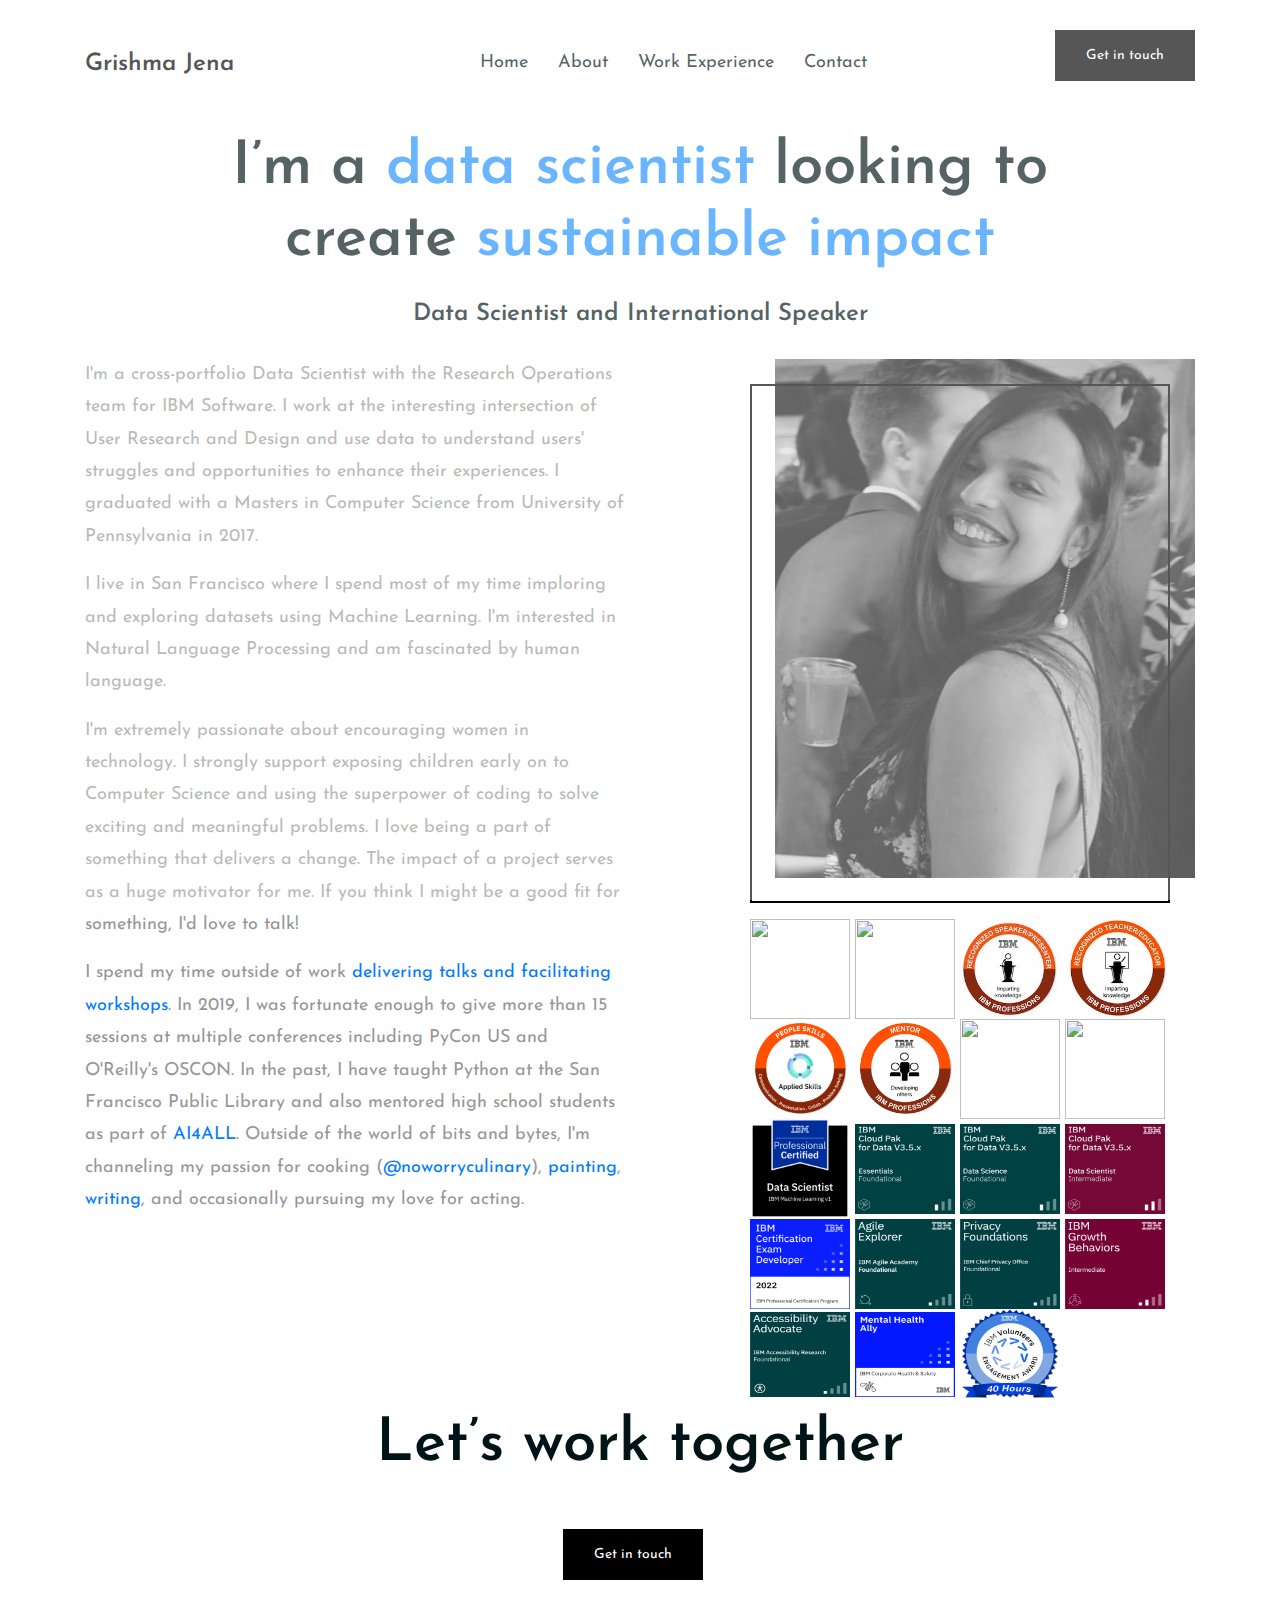
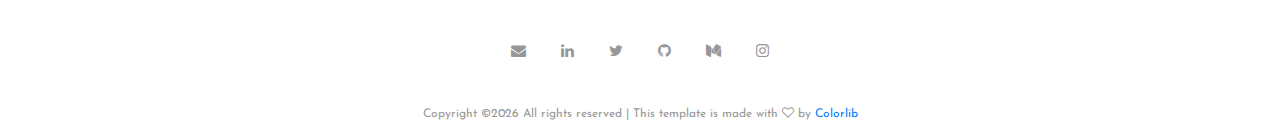
==== about.html @ 88e30da3 "Cleanup" ====
<!DOCTYPE html>
<html lang="en">
<head>
	<title>Grishma Jena</title>
	<meta charset="UTF-8">
	<meta name="description" content="Grishma Jena website">
	<meta name="keywords" content="portfolio, Grishma, Jena">
	<meta name="viewport" content="width=device-width, initial-scale=1.0">
	<!-- Favicon -->   
	<link href="img/favicon.ico" rel="shortcut icon"/>

	<!-- Google Fonts -->
	<link href="https://fonts.googleapis.com/css?family=Josefin+Sans:400,400i,600,600i,700" rel="stylesheet">

	<!-- Stylesheets -->
	<link rel="preload" href="css/bootstrap.min.css" as="style" onload="this.onload=null;this.rel='stylesheet'">
	<noscript><link rel="stylesheet" href="styles.css"></noscript>
	
	<!-- <link rel="stylesheet" href="css/bootstrap.min.css"/ async> -->
	<link rel="stylesheet" href="css/font-awesome.min.css"/>
	<link rel="stylesheet" href="css/style.css"/>


	<!--[if lt IE 9]>
	  <script src="https://oss.maxcdn.com/html5shiv/3.7.2/html5shiv.min.js"></script>
	  <script src="https://oss.maxcdn.com/respond/1.4.2/respond.min.js"></script>
	<![endif]-->

</head>

<!-- Google tag (gtag.js) -->
<script async src="https://www.googletagmanager.com/gtag/js?id=G-7QFYR55Q9G"></script>
<script>
	window.dataLayer = window.dataLayer || [];
	function gtag(){dataLayer.push(arguments);}
	gtag('js', new Date());

	gtag('config', 'G-7QFYR55Q9G');
</script>

<body>
	<!-- Page Preloder -->
	<div id="preloder">
		<div class="loader"></div>
	</div>
	
	<!-- header section start -->
	<header class="header-section">
		<div class="container">
			<div class="row">
				<div class="col-lg-4 col-md-3">
					<div class="logo">
						<h2 class="site-logo"><a href="index.html" style="color:black">Grishma Jena</a></h2>
					</div>
				</div>
				<div class="col-lg-8 col-md-9">
					<a href="contact.html" class="site-btn header-btn">Get in touch</a>
					<nav class="main-menu">
						<ul>
							<li><a href="index.html">Home</a></li>
							<li><a href="about.html">About</a></li>
							<li><a href="work.html">Work Experience</a></li>
							<li><a href="contact.html">Contact</a></li>
						</ul>
					</nav>
				</div>
			</div>
		</div>
		<div class="nav-switch">
			<i class="fa fa-bars"></i>
		</div>
	</header>
	<!-- header section end -->

	<!-- intro section start -->
	<section class="intro-section">
		<div class="container text-center">
			<div class="row">
				<div class="col-xl-10 offset-xl-1">
					<h2 class="section-title">I’m a <span>data scientist</span> looking to create <span> sustainable impact </span></h2>
					<br>
					<h4>Data Scientist and International Speaker</h4>
				</div>
			</div>
		</div> 
	</section>
	<!-- intro section end -->


	<!-- page section start -->
	<section class="page-section">
		<div class="container">
			<div class="row">
				<div class="col-lg-6">
					<p> I'm a cross-portfolio Data Scientist with the Research Operations team for IBM Software. 
					I work at the interesting intersection of User Research and Design and use data to understand users' struggles and opportunities to enhance their experiences. 
						I graduated with a Masters in Computer Science from University of Pennsylvania in 2017. </p>

					<p> I live in San Francisco where I spend most of my time imploring and exploring datasets using Machine Learning. I'm interested in Natural Language Processing and am fascinated by human language. </p>

					<p> I'm extremely passionate about encouraging women in technology. I strongly support exposing children early on to Computer Science and using the superpower of coding to solve exciting and meaningful problems. I love being a part of something that delivers a change. The impact of a project serves as a huge motivator for me. If you think I might be a good fit for something, I'd love to talk! </p>

					<p> I spend my time outside of work <a href="speaking.html"> delivering talks and facilitating workshops</a>. In 2019, I was fortunate enough to give more than 15 sessions at multiple conferences including PyCon US and O'Reilly's OSCON. In the past, I have taught Python at the San Francisco Public Library and also mentored high school students as part of <a href="http://ai-4-all.org/"> AI4ALL</a>. 
					Outside of the world of bits and bytes, I'm channeling my passion for cooking (<a href="https://www.instagram.com/noworryculinary/">@noworryculinary</a>), 
						<a href="art.html"> painting</a>, <a href="blog.html"> writing</a>, and occasionally pursuing my love for acting. </p>

					<div class="row mt-5">
						<!-- <div class="col-md-4">
							<div class="milestone">
								<h2>56<span>Clients</span></h2>
							</div>
						</div> -->
						<!-- <div class="col-md-4">
							<div class="milestone">
								<h2>112<span>Projects</span></h2>
							</div>
						</div>
						<div class="col-md-4">
							<div class="milestone">
								<h2>25<span>Collabs</span></h2>
							</div>
						</div> -->
					</div>
				</div>
				<div class="col-lg-5 offset-lg-1">
					<figure class="pic-frame">
						<img src="img/about.jpg" alt="">
					</figure>
					<a href="https://www.youracclaim.com/badges/66e32c92-0bc6-4cf5-8024-7f16094e5b07"> <img src="img/practitioner_badge.png" height="100"
					width="100"> </a>
					<a href="https://www.youracclaim.com/badges/67597e89-b122-4572-ab72-b1b1652f6526"> <img src="img/team_badge.png" height="100" width="100"> </a>
					<a href="https://www.youracclaim.com/badges/4df4c46d-b1ab-46eb-9af6-6f33045a85f2"> <img src="img/speaker_badge.jpeg" height="100" width="100"> </a>
					<a href="https://www.youracclaim.com/badges/2cde56a4-3a0e-4336-a37d-c5df737e3fca"> <img src="img/teacher_badge.jpg" height="100"
					width="105"> </a>

					<a href="https://www.youracclaim.com/badges/55849217-a797-4d77-894d-6b180f71b4b6"><img src="img/people_skills_badge.png" height="100"
					width="100"> </a>
					<a href="https://www.youracclaim.com/badges/e508a9ff-c6cc-42b3-970e-5cf40b4536fb"> <img src="img/mentor_badge.png" height="100"
					width="100"> </a>
					<a href="https://www.youracclaim.com/badges/5ee68e20-926f-4ff3-891a-06bee44bde04"> <img src="img/js_explorer_badge.png" height="100"
					width="100"> </a>
					<a href="https://www.youracclaim.com/badges/66e32c92-0bc6-4cf5-8024-7f16094e5b07"> <img src="img/js_practitioner_badge.png" height="100"
					width="100"> </a>

					<a href="https://www.credly.com/badges/e2c65144-30ce-4983-bfa3-5b96500c062c"> <img src="img/ds_ml_badge.png" height="100"
					width="100"> </a>
					<a href="https://www.credly.com/badges/65d59457-64a9-4802-bc50-c7ee401a5d89"> <img src="img/cpd_essentials_badge.png" height="90"
					width="100"> </a>
					<a href="https://www.credly.com/badges/0620d4fd-29d4-4b57-b69e-2d02b9204def"> <img src="img/cpd_ds_badge.png" height="90"
					width="100"> </a>
					<a href="https://www.credly.com/badges/0b0b9259-c02a-45dd-a741-8c00d565484e"> <img src="img/cpd_dst_badge.png" height="90"
					width="100"> </a>

					<a href="https://www.credly.com/badges/18270b84-f416-4022-aa77-0334089c9d2c"> <img src="img/exam_dev_badge.png" height="90"
					width="100"> </a>
					<a href="https://www.credly.com/badges/63f2f68f-6b06-4898-8de5-8a2f540405b8"> <img src="img/agile_badge.png" height="90"
					width="100"> </a>
					<a href="https://www.credly.com/badges/c7faccdd-c575-44e0-8c1d-be814c8181ac"> <img src="img/privacy_badge.png" height="90"
					width="100"> </a>
					<a href="https://www.credly.com/badges/67d9623d-6cec-4b8d-91dc-05fe17d30f57"> <img src="img/growth_badge.png" height="90"
					width="100"> </a>

					<a href="https://www.credly.com/badges/548713fb-4120-4034-8d13-6d7057a01dd8"> <img src="img/accessibility_badge.png" height="85"
					width="100"> </a>
					<a href="https://www.credly.com/badges/8b5af3d8-3a06-4bad-9bdb-1e7a0d70afe7"> <img src="img/mh_ally_badge.png" height="85"
					width="100"> </a>
					<a href="https://www.credly.com/badges/6db9a1fa-7cc0-4f5e-81cf-f385d4f711b1"> <img src="img/volunteer_badge.png" height="90"
					width="100"> </a>
					


				</div>
			</div>
		</div>

<!-- 		<center>
			<a href="https://www.youracclaim.com/badges/67597e89-b122-4572-ab72-b1b1652f6526"> <img src="img/team_badge.png"> </a>
			<a href="https://www.youracclaim.com/badges/66e32c92-0bc6-4cf5-8024-7f16094e5b07"> <img src="img/practitioner_badge.png"> </a>
			<a href="https://www.youracclaim.com/badges/0e076c86-7dae-4e92-897d-66128cfb68a8"> <img src="img/js_practitioner_badge.png"> </a>
			<a href="https://www.youracclaim.com/badges/5ee68e20-926f-4ff3-891a-06bee44bde04"> <img src="img/js_explorer_badge.png"> </a>
		</center>  -->

	</section>
	<!-- page section end -->

	<!-- footer section start -->
	<footer class="footer-section text-center">
		<div class="container">
			<h2 class="section-title mb-5">Let’s work together</h2>
			<a href="contact.html" class="site-btn">Get in touch</a>
			<div class="social-links">
				<a href="mailto:grishma.jena@gmail.com"><span class="fa fa-envelope"></span></a>
				<a href="https://www.linkedin.com/in/grishmajena/"><span class="fa fa-linkedin"></span></a>
				<a href="https://twitter.com/DebateLover"><span class="fa fa-twitter"></span></a>
				<a href="https://github.com/GJena"><span class="fa fa-github"></span></a>
				<a href="https://medium.com/@grishma.jena"><span class="fa fa-medium"></span></a>
				<a href="https://www.instagram.com/data_designtist/"><span class="fa fa-instagram"></span></a>
			</div>
			<div class="copyright"><!-- Link back to Colorlib can't be removed. Template is licensed under CC BY 3.0. -->
Copyright &copy;<script>document.write(new Date().getFullYear());</script> All rights reserved | This template is made with <i class="fa fa-heart-o" aria-hidden="true"></i> by <a href="https://colorlib.com" target="_blank">Colorlib</a>
<!-- Link back to Colorlib can't be removed. Template is licensed under CC BY 3.0. -->
</div>
		</div>
	</footer>
	<!-- footer section end -->


	<!--====== Javascripts & Jquery ======-->
	<script src="js/jquery-2.1.4.min.js"></script>
	<script src="js/bootstrap.min.js"></script>
	<script src="js/mixitup.min.js"></script>
	<script src="js/magnific-popup.min.js"></script>
	<script src="js/main.js"></script>
</body>
</html>
---- css/style.css ----
/* =================================
------------------------------------
  Riddle - Portfolio
  Version: 1.0
 ------------------------------------ 
 ====================================*/

/*----------------------------------------*/
/* Template default CSS
/*----------------------------------------*/

html,
body {
  height: 100%;
  font-family: 'Josefin Sans', sans-serif;
}

h1,
h2,
h3,
h4,
h5,
h6 {
  color: #001418;
  margin: 0;
  font-weight: 600;
  font-family: 'Josefin Sans', sans-serif;
}

p {
  font-size: 18px;
  color: #979797;
  line-height: 1.8;
}

img {
  max-width: 100%;
}

input:focus,
select:focus,
button:focus,
textarea:focus {
  outline: none;
}

a:hover,
a:focus {
  text-decoration: none;
  outline: none;
}

ul,
ol {
  padding: 0;
  margin: 0;
}

/*------------------------
  Helper css
--------------------------*/
.body-pad {
  padding: 0 40px;
}

.spad {
  padding: 100px 0;
}

.pt100 {
  padding-top: 100px;
}

.set-bg {
  background-repeat: no-repeat;
  background-size: cover;
}

.section-title {
  font-size: 60px;
}

.section-title span {
  color: #1E90FF;
}

/*------------------------
  Common Elements
--------------------------*/
.element {
  margin-bottom: 100px;
}

.element:last-child {
  margin-bottom: 0;
}

/*=== Preloder ===*/
#preloder {
  position: fixed;
  width: 100%;
  height: 100%;
  top: 0;
  left: 0;
  z-index: 999999;
  background: #fff;
}

.loader {
  width: 30px;
  height: 30px;
  border: 3px solid #000;
  position: absolute;
  top: 50%;
  left: 50%;
  margin-top: -13px;
  margin-left: -13px;
  border-radius: 60px;
  border-left-color: transparent;
  animation: loader 0.8s linear infinite;
  -webkit-animation: loader 0.8s linear infinite;
}

@keyframes loader {
  0% {
    -webkit-transform: rotate(0deg);
            transform: rotate(0deg);
  }
  50% {
    -webkit-transform: rotate(180deg);
            transform: rotate(180deg);
  }
  100% {
    -webkit-transform: rotate(360deg);
            transform: rotate(360deg);
  }
}

@-webkit-keyframes loader {
  0% {
    -webkit-transform: rotate(0deg);
  }
  50% {
    -webkit-transform: rotate(180deg);
  }
  100% {
    -webkit-transform: rotate(360deg);
  }
}

/*=== Buttons ===*/
.site-btn {
  display: inline-block;
  font-size: 14px;
  min-width: 140px;
  text-align: center;
  padding: 15px 10px;
  position: relative;
  color: #fff;
  border: none;
  background-color: #000;
  margin-right: 15px;
  z-index: 1;
}

.site-btn.btn-fade {
  background-color: #979797;
}

.site-btn.btn-line {
  background: none;
  border: 2px solid #000;
  color: #000;
  padding: 13px 10px;
}

.site-btn.btn-line:hover {
  color: #000;
}

.site-btn.btn-line-fade {
  background: none;
  border: 2px solid #979797;
  color: #979797;
  padding: 13px 10px;
}

.site-btn.btn-line-fade:hover {
  color: #979797;
}

.site-btn:hover {
  color: #fff;
}

/*===  Accordion  ===*/
.accordion-area .panel {
  margin-bottom: 30px;
}

.accordion-area .panel-header {
  background: #fff;
  color: #000;
  display: block;
  padding: 12px 50px;
  padding-left: 30px;
  font-size: 14px;
  font-weight: 600;
  position: relative;
  border: 2px solid #000;
  -webkit-transition: all 0.4s ease-out 0s;
  -o-transition: all 0.4s ease-out 0s;
  transition: all 0.4s ease-out 0s;
}

.accordion-area .panel-header.active {
  background: transparent;
  color: #000;
}

.accordion-area .panel-header.active .panel-link:after {
  content: "-";
  color: #000;
}

.accordion-area .panel-header.active .panel-link.collapsed:after {
  content: "+";
}

.accordion-area .panel-link {
  position: absolute;
  right: 0;
  top: 0;
  height: 100%;
  width: 50px;
  border: none;
  cursor: pointer;
  background: transparent;
}

.accordion-area .panel-body p {
  font-size: 14px;
  margin-bottom: 0;
  padding-top: 25px;
}

.accordion-area .panel-body {
  padding: 0 5px;
}

.accordion-area .panel-link:after {
  content: "+";
  position: absolute;
  left: 50%;
  font-size: 16px;
  font-weight: 700;
  top: 50%;
  color: #000;
  line-height: 16px;
  margin-top: -8px;
  margin-left: -4px;
}

/*===  Tab  ===*/
.tab-element .nav-tabs {
  border-bottom: none;
  margin-bottom: 35px;
}

.tab-element .nav-tabs .nav-link {
  border: 2px solid #000;
  background: #000;
  border-radius: 0;
  margin-right: 10px;
  font-size: 14px;
  font-weight: 500;
  color: #222;
  padding: 15px 40px;
  min-width: 118px;
  font-size: 16px;
  color: #fff;
  margin-bottom: 10px;
}

.tab-element .nav-tabs .nav-item:last-child .nav-link {
  margin-right: 0;
}

.tab-element .nav-tabs .nav-link.active {
  background: transparent;
  color: #000;
}

.tab-element .tab-pane h4 {
  font-size: 18px;
  margin: 25px 0 20px;
}

.tab-element .tab-pane p {
  font-size: 14px;
}

.circle-progress {
  text-align: center;
  position: relative;
}

.circle-progress canvas {
  -webkit-transform: rotate(90deg);
  -ms-transform: rotate(90deg);
  transform: rotate(90deg);
}

.circle-progress .progress-info {
  position: absolute;
  width: 100%;
  top: 30%;
}

.circle-progress .progress-info h2 {
  font-size: 36px;
}

.circle-progress .progress-info p {
  color: #979797;
  font-size: 16px;
  line-height: normal;
}

/*===  Icon Box  ===*/
.icon-box {
  display: -webkit-box;
  display: -ms-flexbox;
  display: flex;
}

.icon-box .icon h2 {
  font-size: 60px;
}

.icon-box .icon-box-content {
  padding-left: 25px;
  padding-top: 10px;
}

.icon-box .icon-box-content h3 {
  font-size: 24px;
  margin-bottom: 25px;
}

/*------------------------
    Header Section
--------------------------*/
.header-section {
  padding-top: 30px;
  padding-bottom: 20px;
  position: relative;
}

.site-logo {
  font-size: 24px;
  padding-top: 20px;
}

.main-menu ul {
  list-style: none;
}

.main-menu ul li {
  display: inline;
}

.main-menu ul li a {
  display: inline-block;
  font-size: 18px;
  color: #001418;
  margin-left: 15px;
  margin-right: 10px;
  padding: 20px 0 5px;
}

.header-btn {
  float: right;
  margin-right: 0;
}

.nav-switch {
  display: none;
}

/*------------------------
    Intro Section
--------------------------*/
.intro-section {
  padding: 30px 0;
}

/*------------------------
    Portfolio Section
--------------------------*/
.portfolio-section {
  overflow: hidden;
}

.portfolio-filter {
  list-style: none;
  padding-bottom: 100px;
}

.portfolio-filter li {
  font-size: 16px;
  display: inline-block;
  margin-right: 30px;
  padding-bottom: 10px;
  color: #979797;
  cursor: pointer;
}

.portfolio-filter li.mixitup-control-active {
  color: #001418;
}

.portfolios-area .gallery-block {
  padding: 0;
}

.gallery-block {
  position: relative;
}

.portfolio-item {
  display: block;
  width: 100%;
  height: 600px;
  background-position: center center;
  position: relative;
  margin-bottom: 30px;
}

.portfolio-item .pi-inner {
  position: absolute;
  width: 100%;
  height: 100%;
  left: 0;
  top: 0;
  background: transparent;
  -webkit-transition: all 0.4s ease 0s;
  -o-transition: all 0.4s ease 0s;
  transition: all 0.4s ease 0s;
}

.portfolio-item .pi-inner h2 {
  opacity: 0;
  font-size: 30px;
  font-weight: 400;
  position: absolute;
  left: 50px;
  bottom: 50px;
  color: #fff;
  letter-spacing: 10px;
  -webkit-transition: all 0.3s ease 0s;
  -o-transition: all 0.3s ease 0s;
  transition: all 0.3s ease 0s;
}

.portfolio-item:hover .pi-inner {
  background: rgba(0, 20, 24, 0.8);
}

.portfolio-item:hover .pi-inner h2 {
  opacity: 1;
  letter-spacing: 0;
}

.portfolio-meta {
  padding-bottom: 45px;
}

.portfolio-meta h2 {
  font-size: 24px;
}

.portfolio-meta p {
  font-size: 14px;
  color: #a6a6a6;
  margin-bottom: 0;
}

.portfolio-intro {
  display: block;
}

.img-popup-warp .mfp-content {
  opacity: 0;
  -webkit-transform: scale(0.8);
  -ms-transform: scale(0.8);
  transform: scale(0.8);
  -webkit-transition: all 0.4s;
  -o-transition: all 0.4s;
  transition: all 0.4s;
}

.img-popup-warp.mfp-ready .mfp-content {
  opacity: 1;
  -webkit-transform: scale(1);
  -ms-transform: scale(1);
  transform: scale(1);
}

/*------------------------
    Footer Section
--------------------------*/
.footer-section {
  padding: 10px 0;
}

.footer-section .copyright {
  font-size: 12px;
  color: #979797;
}

.social-links {
  margin-top: 60px;
  margin-bottom: 40px;
}

.social-links a {
  color: #979797;
  font-size: 15px;
  margin-right: 30px;
}

.social-links a:last-child {
  margin-right: 0;
}

.contact-social-links {
  margin-top: 10px;
  margin-bottom: 10px;
}

.contact-social-links a {
  color: #000;
  font-size: 50px;
  margin-right: 30px;
}

.contact-social-links a:last-child {
  margin-right: 0;
}

/*------------------------
    About Page
--------------------------*/
.pic-frame {
  position: relative;
  padding-left: 25px;
  padding-bottom: 25px;
  display: inline-block;
}

.pic-frame:after {
  position: absolute;
  content: "";
  width: calc(100% - 25px);
  height: calc(100% - 25px);
  bottom: 0;
  left: 0;
  border: 2px solid #000;
  z-index: 1;
}

.milestone {
  margin-top: 15px;
}

.milestone h2 {
  font-size: 60px;
}

.milestone h2 span {
  font-size: 18px;
  color: #979797;
}

/*------------------------
    Blog Page
--------------------------*/
.blog-item {
  margin-bottom: 70px;
}

.blog-item .read-more {
  color: #000;
  position: relative;
  display: inline-block;
  padding-bottom: 5px;
  line-height: 18px;
  font-size: 18px;
}

.blog-item .read-more:after {
  position: absolute;
  content: '';
  width: 100%;
  height: 2px;
  bottom: 0;
  left: 0;
  background: #000;
}

.thumb {
  margin-bottom: 30px;
}

.blog-content h2 {
  font-size: 24px;
  margin-bottom: 15px;
}

.blog-content .blog-meta {
  font-size: 13px;
  color: #979797;
  margin-bottom: 30px;
}

.blog-content p {
  margin-bottom: 30px;
}

/*------------------------
    Contact Page
--------------------------*/
.contect-tect {
  text-align: center;
  margin-bottom: 70px;
}

.contect-tect h2 {
  font-size: 24px;
  margin-bottom: 30px;
}

.contect-tect p {
  font-size: 17px;
}

.contact-form {
  display: block;
  width: 100%;
}

.contact-form input {
  padding-left: 25px;
  height: 60px;
  width: 100%;
  border: none;
  border-bottom: 2px solid #000;
  margin-bottom: 30px;
  font-size: 12px;
}

.contact-form textarea {
  padding-left: 25px;
  height: 200px;
  width: 100%;
  border: none;
  border-bottom: 2px solid #000;
  margin-bottom: 30px;
  font-size: 12px;
}

.contact-form ::-webkit-input-placeholder {
  font-style: italic;
}

.contact-form :-ms-input-placeholder {
  font-style: italic;
}

.contact-form ::-ms-input-placeholder {
  font-style: italic;
}

.contact-form ::placeholder {
  font-style: italic;
}

/* ===========================
  Responsive
==============================*/
@media only screen and (max-width: 1448px) {
  .home-2.container {
    width: auto;
  }
}

/* Medium screen : 992px. */
@media only screen and (min-width: 992px) and (max-width: 1199px) {
  .portfolio-item {
    height: 450px;
  }
}

/* Tablet :768px. */
@media only screen and (min-width: 768px) and (max-width: 991px) {
  .body-pad {
    padding: 0 30px;
  }
  .portfolio-item {
    height: 350px;
  }
}

/* Large Mobile :480px. */
@media only screen and (max-width: 767px) {
  .body-pad {
    padding: 0 15px;
  }
  .main-menu {
    position: absolute;
    background: #efefef;
    width: 100%;
    z-index: 999;
    left: 0;
    top: 30px;
    padding-top: 15px;
    display: none;
  }
  .main-menu ul li a {
    padding: 10px 15px;
    border-bottom: 1px solid #ddd;
    display: block;
  }
  .main-menu ul li {
    display: block;
  }
  .main-menu ul li:last-child a {
    border-bottom: none;
  }
  .home-2 {
    text-align: left;
  }
  .home-2 .main-menu {
    top: 99px;
  }
  .nav-switch {
    position: absolute;
    right: 25px;
    font-size: 30px;
    color: #333;
    top: 35px;
    display: block;
  }
  .header-btn {
    display: none;
  }
  .section-title {
    font-size: 45px;
  }
  .portfolio-filter {
    text-align: center;
  }
}

/* small Mobile :320px. */
@media only screen and (max-width: 479px) {
  .section-title {
    font-size: 30px;
  }
}
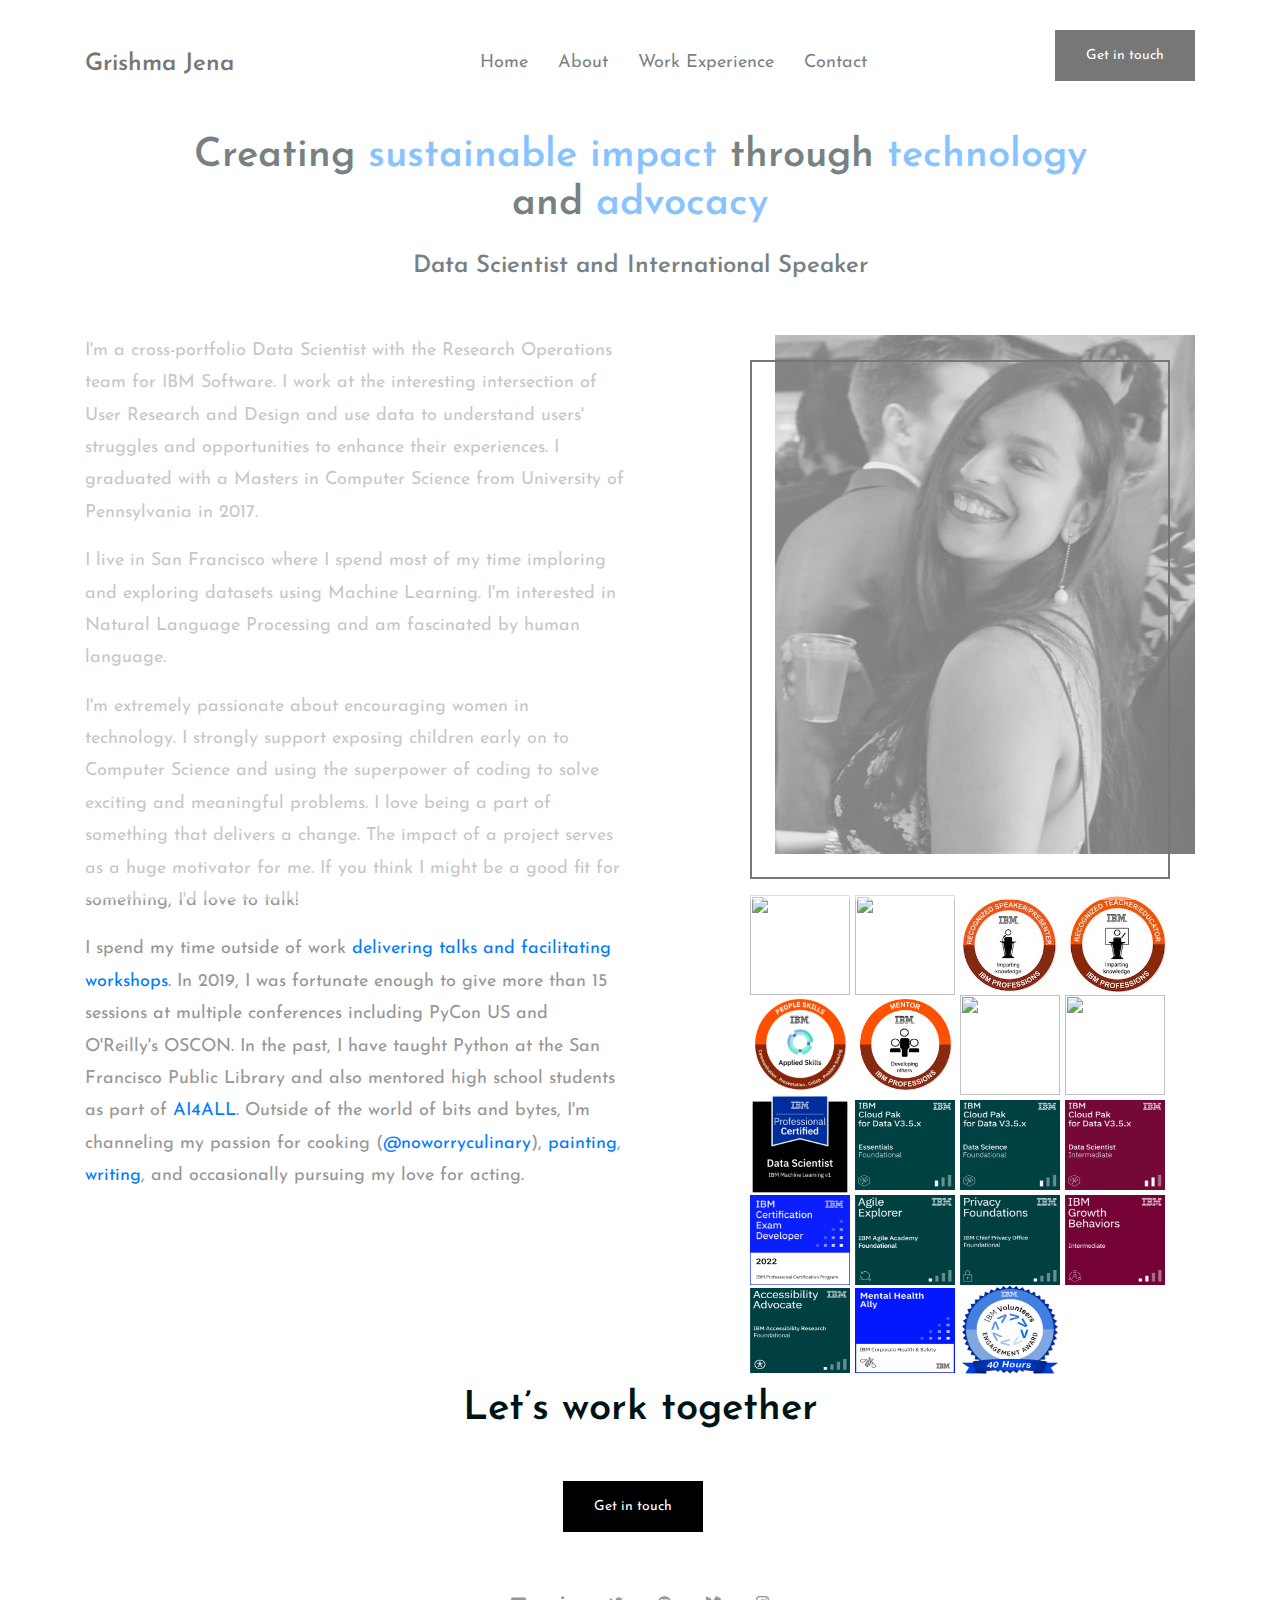
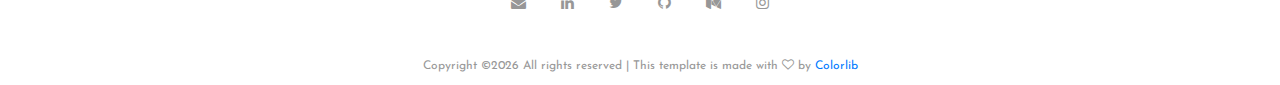
==== commit b7bbf629: "Update section title" ====
--- a/about.html
+++ b/about.html
@@ -77,12 +77,13 @@
 		<div class="container text-center">
 			<div class="row">
 				<div class="col-xl-10 offset-xl-1">
-					<h2 class="section-title">I’m a <span>data scientist</span> looking to create <span> sustainable impact </span></h2>
+					<h2 class="section-title"> Creating <span> sustainable impact </span> through <span> technology</span> and <span> advocacy </span></h2>
 					<br>
-					<h4>Data Scientist and International Speaker</h4>
-				</div>
-			</div>
-		</div> 
+					<h4> Data Scientist and International Speaker </h4>
+					<br>
+				</div>
+			</div>
+		</div>
 	</section>
 	<!-- intro section end -->
 
--- a/css/style.css
+++ b/css/style.css
@@ -77,7 +77,7 @@
 }
 
 .section-title {
-  font-size: 60px;
+  font-size: 40px;
 }
 
 .section-title span {
@@ -756,7 +756,7 @@
     display: none;
   }
   .section-title {
-    font-size: 45px;
+    font-size: 35px;
   }
   .portfolio-filter {
     text-align: center;
@@ -766,6 +766,6 @@
 /* small Mobile :320px. */
 @media only screen and (max-width: 479px) {
   .section-title {
-    font-size: 30px;
+    font-size: 3=20px;
   }
 }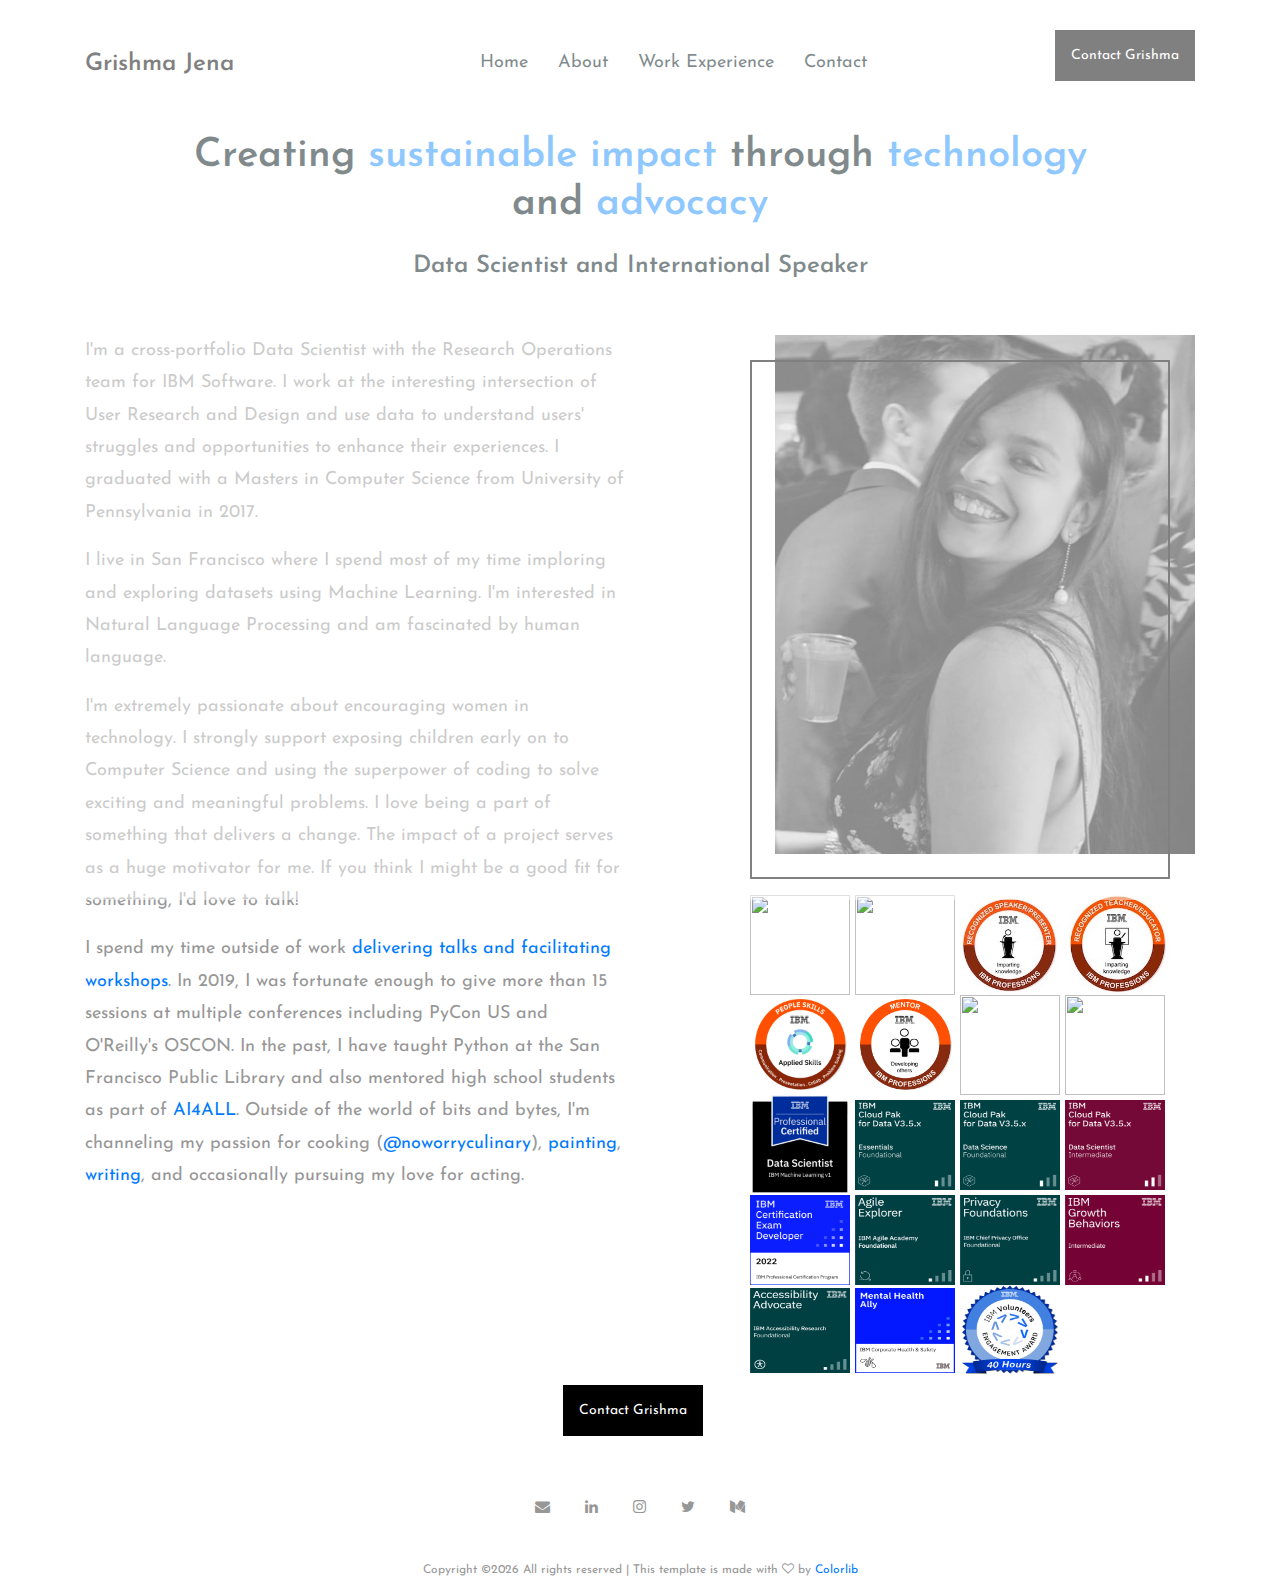
==== commit a95172e6: "Update contact links" ====
--- a/about.html
+++ b/about.html
@@ -54,7 +54,7 @@
 					</div>
 				</div>
 				<div class="col-lg-8 col-md-9">
-					<a href="contact.html" class="site-btn header-btn">Get in touch</a>
+					<a href="contact.html" class="site-btn header-btn"> Contact Grishma </a>
 					<nav class="main-menu">
 						<ul>
 							<li><a href="index.html">Home</a></li>
@@ -187,15 +187,13 @@
 	<!-- footer section start -->
 	<footer class="footer-section text-center">
 		<div class="container">
-			<h2 class="section-title mb-5">Let’s work together</h2>
-			<a href="contact.html" class="site-btn">Get in touch</a>
+			<a href="contact.html" class="site-btn"> Contact Grishma </a>
 			<div class="social-links">
 				<a href="mailto:grishma.jena@gmail.com"><span class="fa fa-envelope"></span></a>
 				<a href="https://www.linkedin.com/in/grishmajena/"><span class="fa fa-linkedin"></span></a>
+				<a href="https://www.instagram.com/data_designtist/"><span class="fa fa-instagram"></span></a>
 				<a href="https://twitter.com/DebateLover"><span class="fa fa-twitter"></span></a>
-				<a href="https://github.com/GJena"><span class="fa fa-github"></span></a>
 				<a href="https://medium.com/@grishma.jena"><span class="fa fa-medium"></span></a>
-				<a href="https://www.instagram.com/data_designtist/"><span class="fa fa-instagram"></span></a>
 			</div>
 			<div class="copyright"><!-- Link back to Colorlib can't be removed. Template is licensed under CC BY 3.0. -->
 Copyright &copy;<script>document.write(new Date().getFullYear());</script> All rights reserved | This template is made with <i class="fa fa-heart-o" aria-hidden="true"></i> by <a href="https://colorlib.com" target="_blank">Colorlib</a>
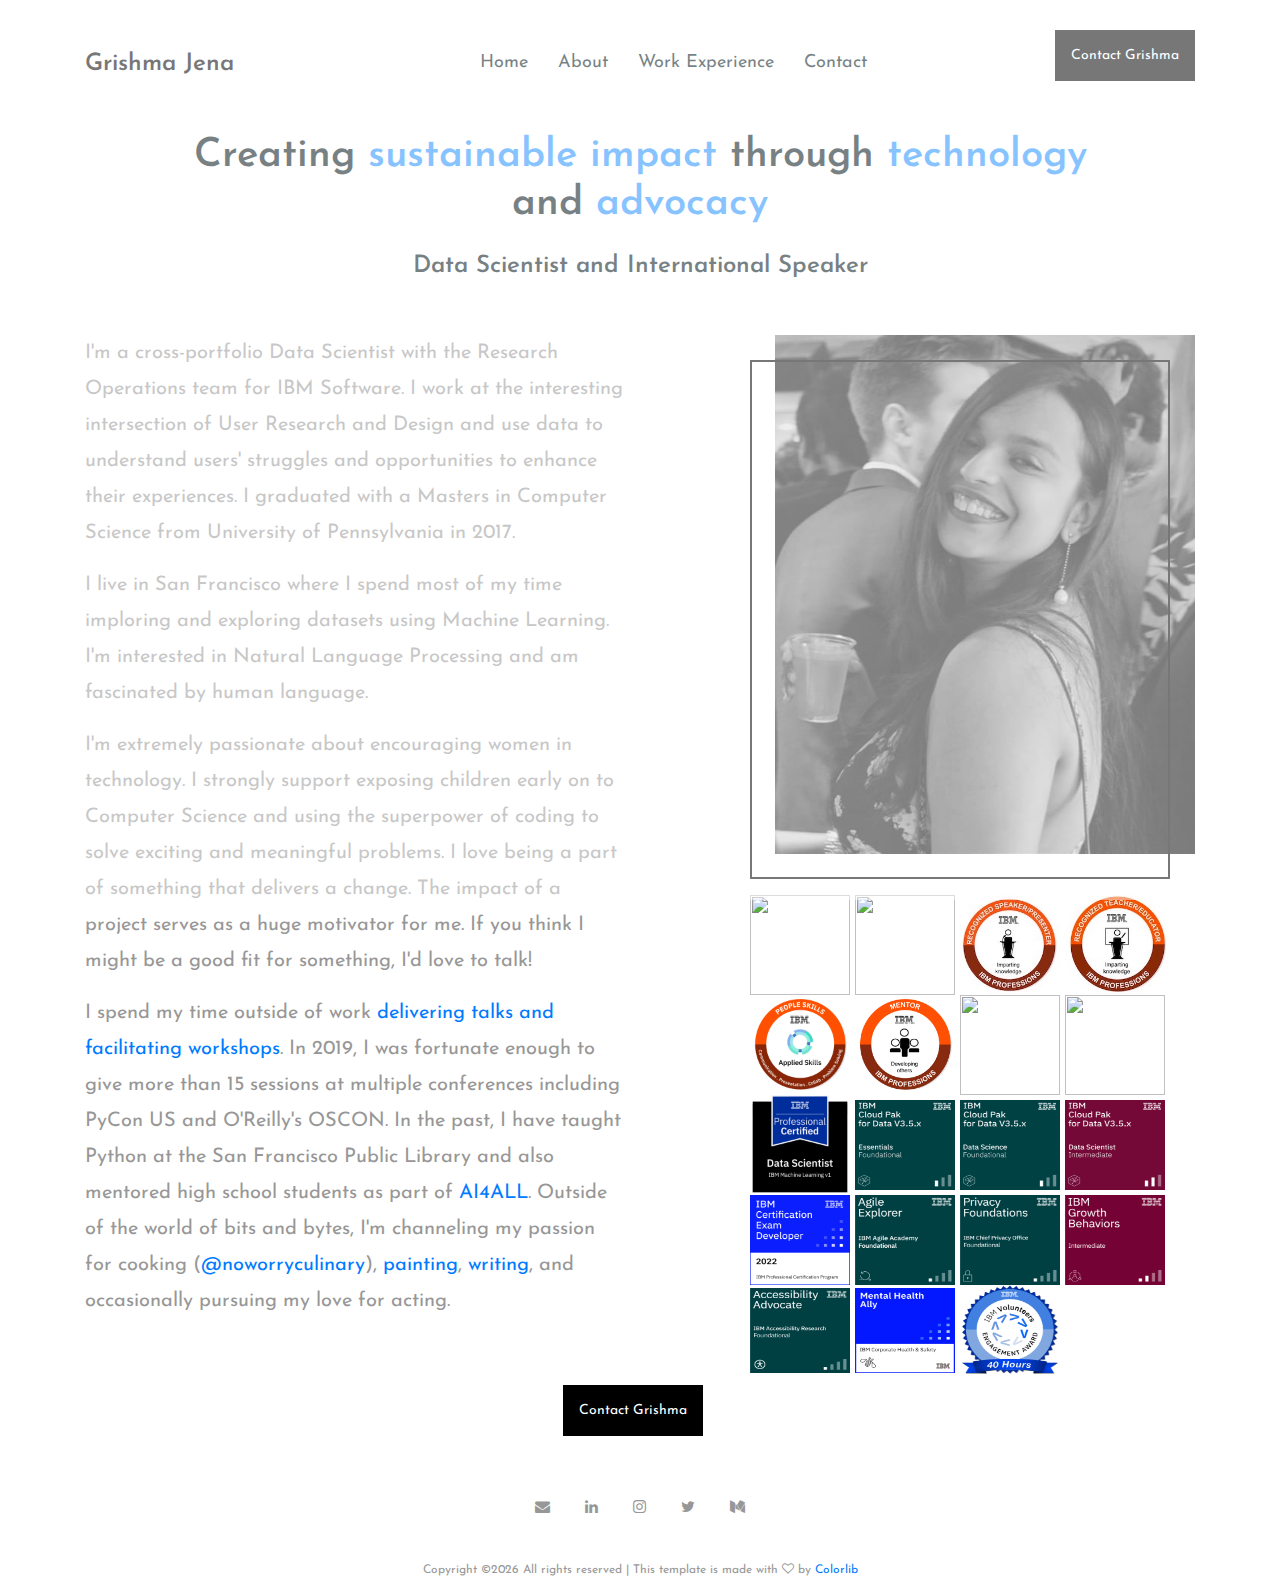
==== commit 3b45c110: "Update metadata" ====
--- a/about.html
+++ b/about.html
@@ -4,7 +4,8 @@
 	<title>Grishma Jena</title>
 	<meta charset="UTF-8">
 	<meta name="description" content="Grishma Jena website">
-	<meta name="keywords" content="portfolio, Grishma, Jena">
+	<meta name="keywords" content="portfolio, grishma, jena, speaker, machine learning, conferences,
+				       natural language processing, NLP, data science, data scientist, advocacy, USA, San Francisco">
 	<meta name="viewport" content="width=device-width, initial-scale=1.0">
 	<!-- Favicon -->   
 	<link href="img/favicon.ico" rel="shortcut icon"/>
--- a/css/style.css
+++ b/css/style.css
@@ -28,7 +28,7 @@
 }
 
 p {
-  font-size: 18px;
+  font-size: 20px;
   color: #979797;
   line-height: 1.8;
 }
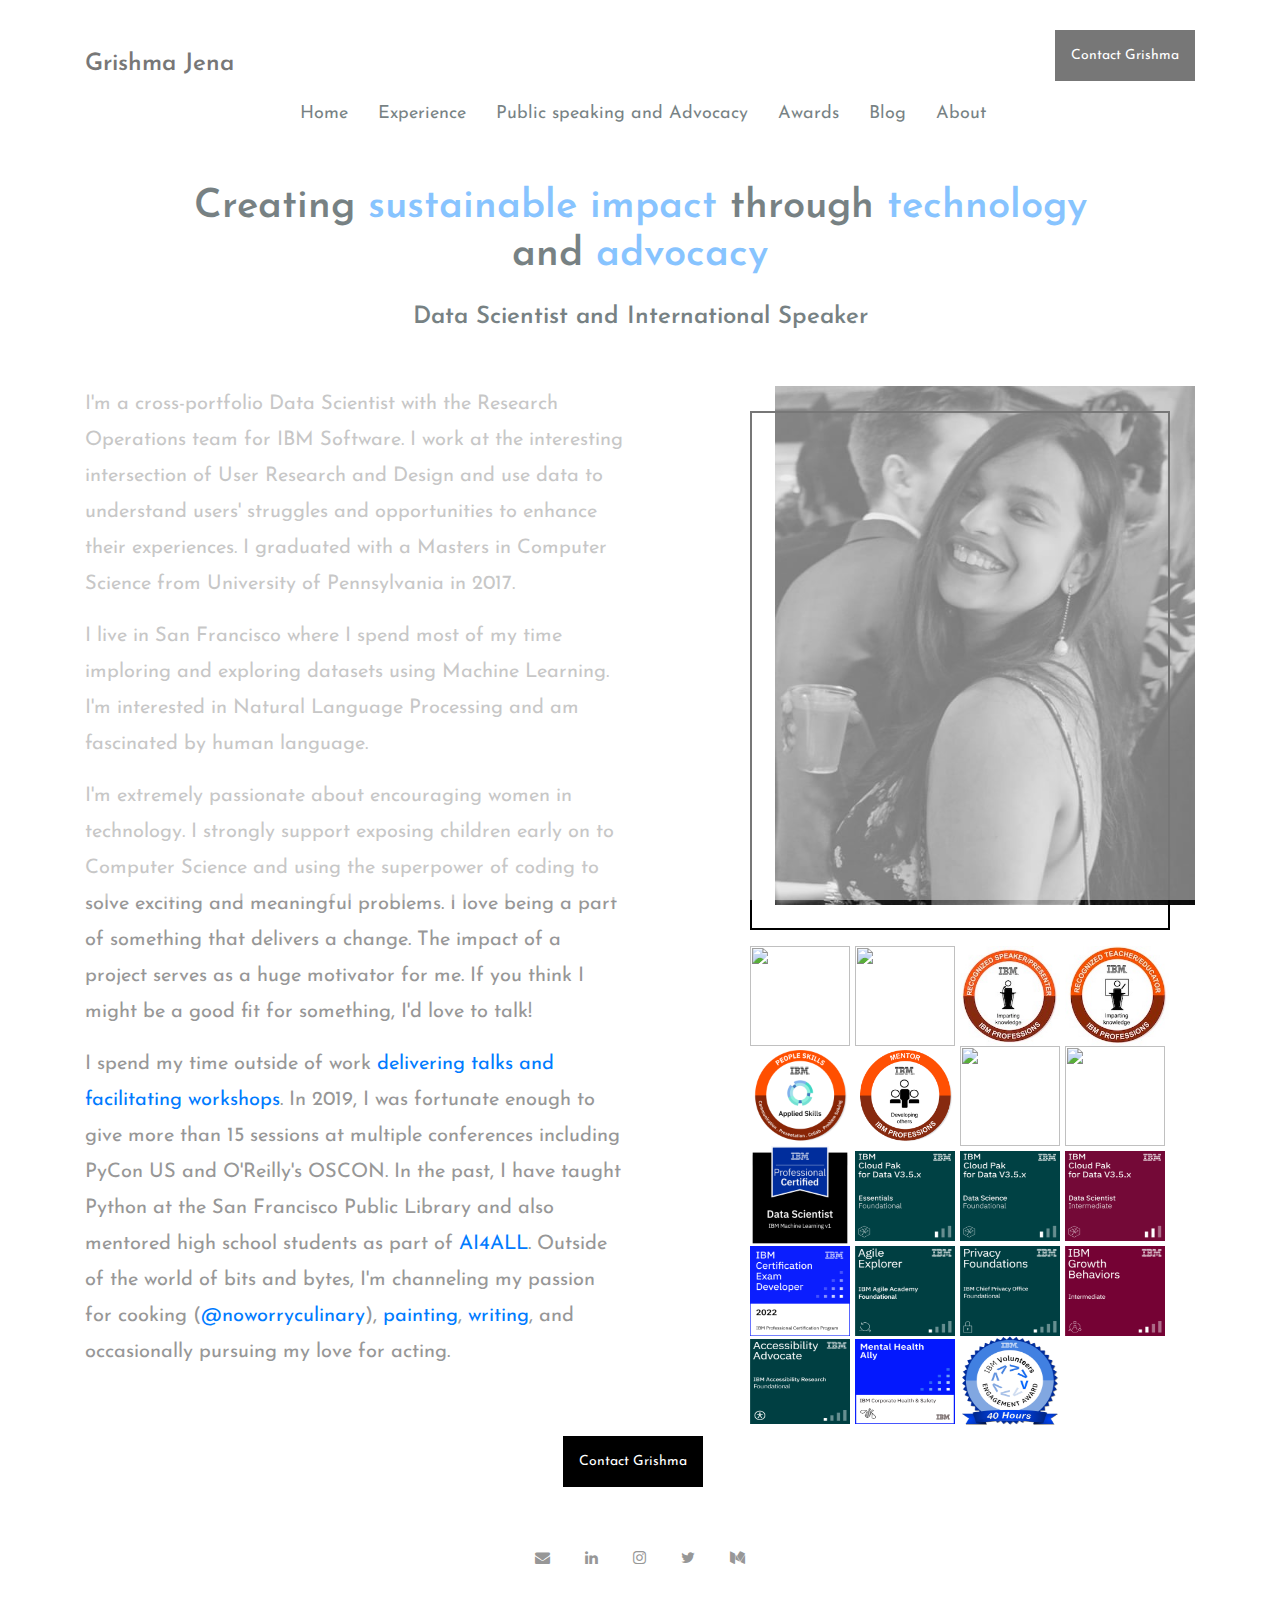
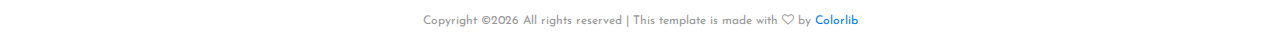
==== commit 64262333: "Update navigation" ====
--- a/about.html
+++ b/about.html
@@ -49,23 +49,27 @@
 	<header class="header-section">
 		<div class="container">
 			<div class="row">
-				<div class="col-lg-4 col-md-3">
+				<div class="col-lg-4">
 					<div class="logo">
 						<h2 class="site-logo"><a href="index.html" style="color:black">Grishma Jena</a></h2>
 					</div>
 				</div>
-				<div class="col-lg-8 col-md-9">
+				<div class="col-lg-8">
 					<a href="contact.html" class="site-btn header-btn"> Contact Grishma </a>
-					<nav class="main-menu">
-						<ul>
-							<li><a href="index.html">Home</a></li>
-							<li><a href="about.html">About</a></li>
-							<li><a href="work.html">Work Experience</a></li>
-							<li><a href="contact.html">Contact</a></li>
-						</ul>
-					</nav>
-				</div>
-			</div>
+				</div>
+			</div>
+			<nav class="main-menu">
+				<div class="topnav-centered">
+					<ul style="text-align: center">
+						<li><a href="index.html">Home</a></li>
+						<li><a href="work.html"> Experience</a></li>
+						<li><a href="speaking.html">Public speaking and Advocacy</a></li>
+						<li><a href="awards.html">Awards</a></li>
+						<li><a href="blog.html">Blog</a></li>
+						<li><a href="about.html">About</a></li>
+					</ul>
+			    </div>
+			</nav>
 		</div>
 		<div class="nav-switch">
 			<i class="fa fa-bars"></i>
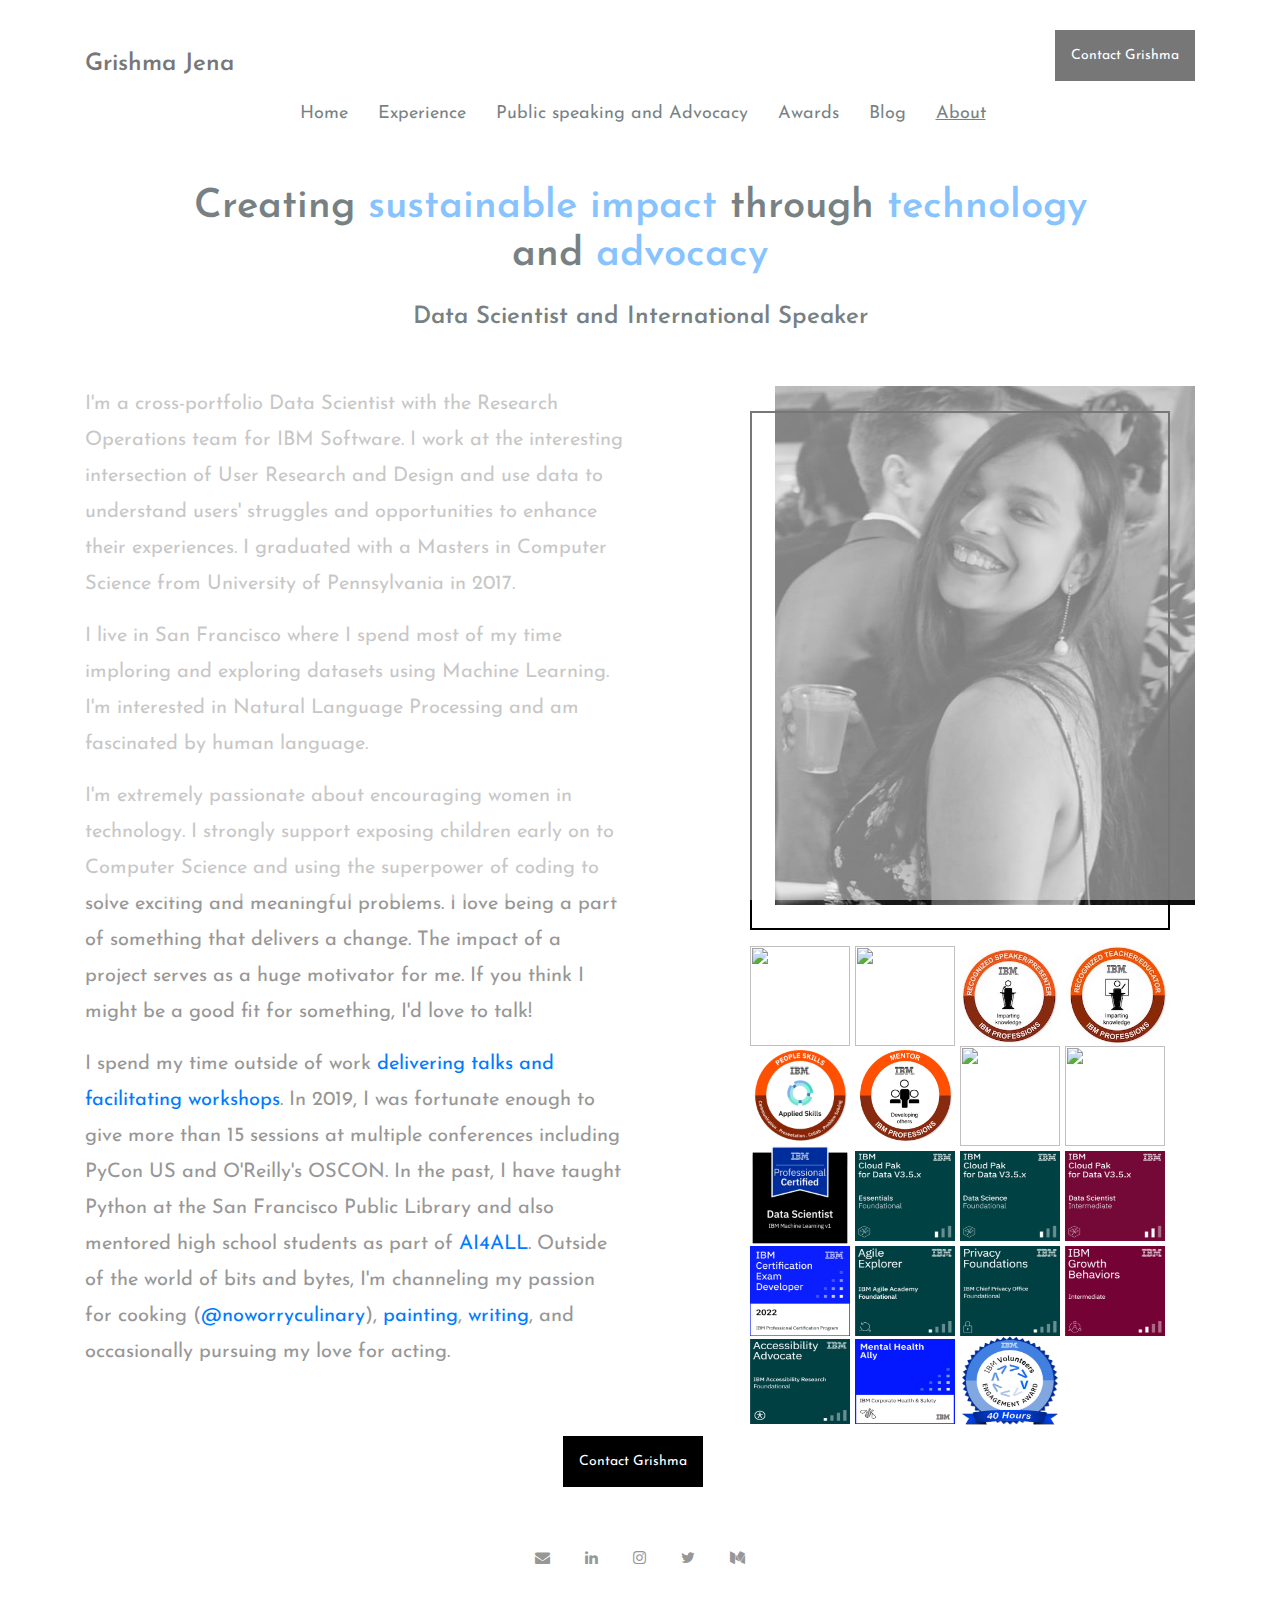
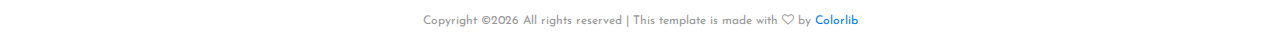
==== commit ab18a4aa: "Update formatting" ====
--- a/about.html
+++ b/about.html
@@ -66,7 +66,7 @@
 						<li><a href="speaking.html">Public speaking and Advocacy</a></li>
 						<li><a href="awards.html">Awards</a></li>
 						<li><a href="blog.html">Blog</a></li>
-						<li><a href="about.html">About</a></li>
+						<li><a href="about.html"><u>About</u></a></li>
 					</ul>
 			    </div>
 			</nav>
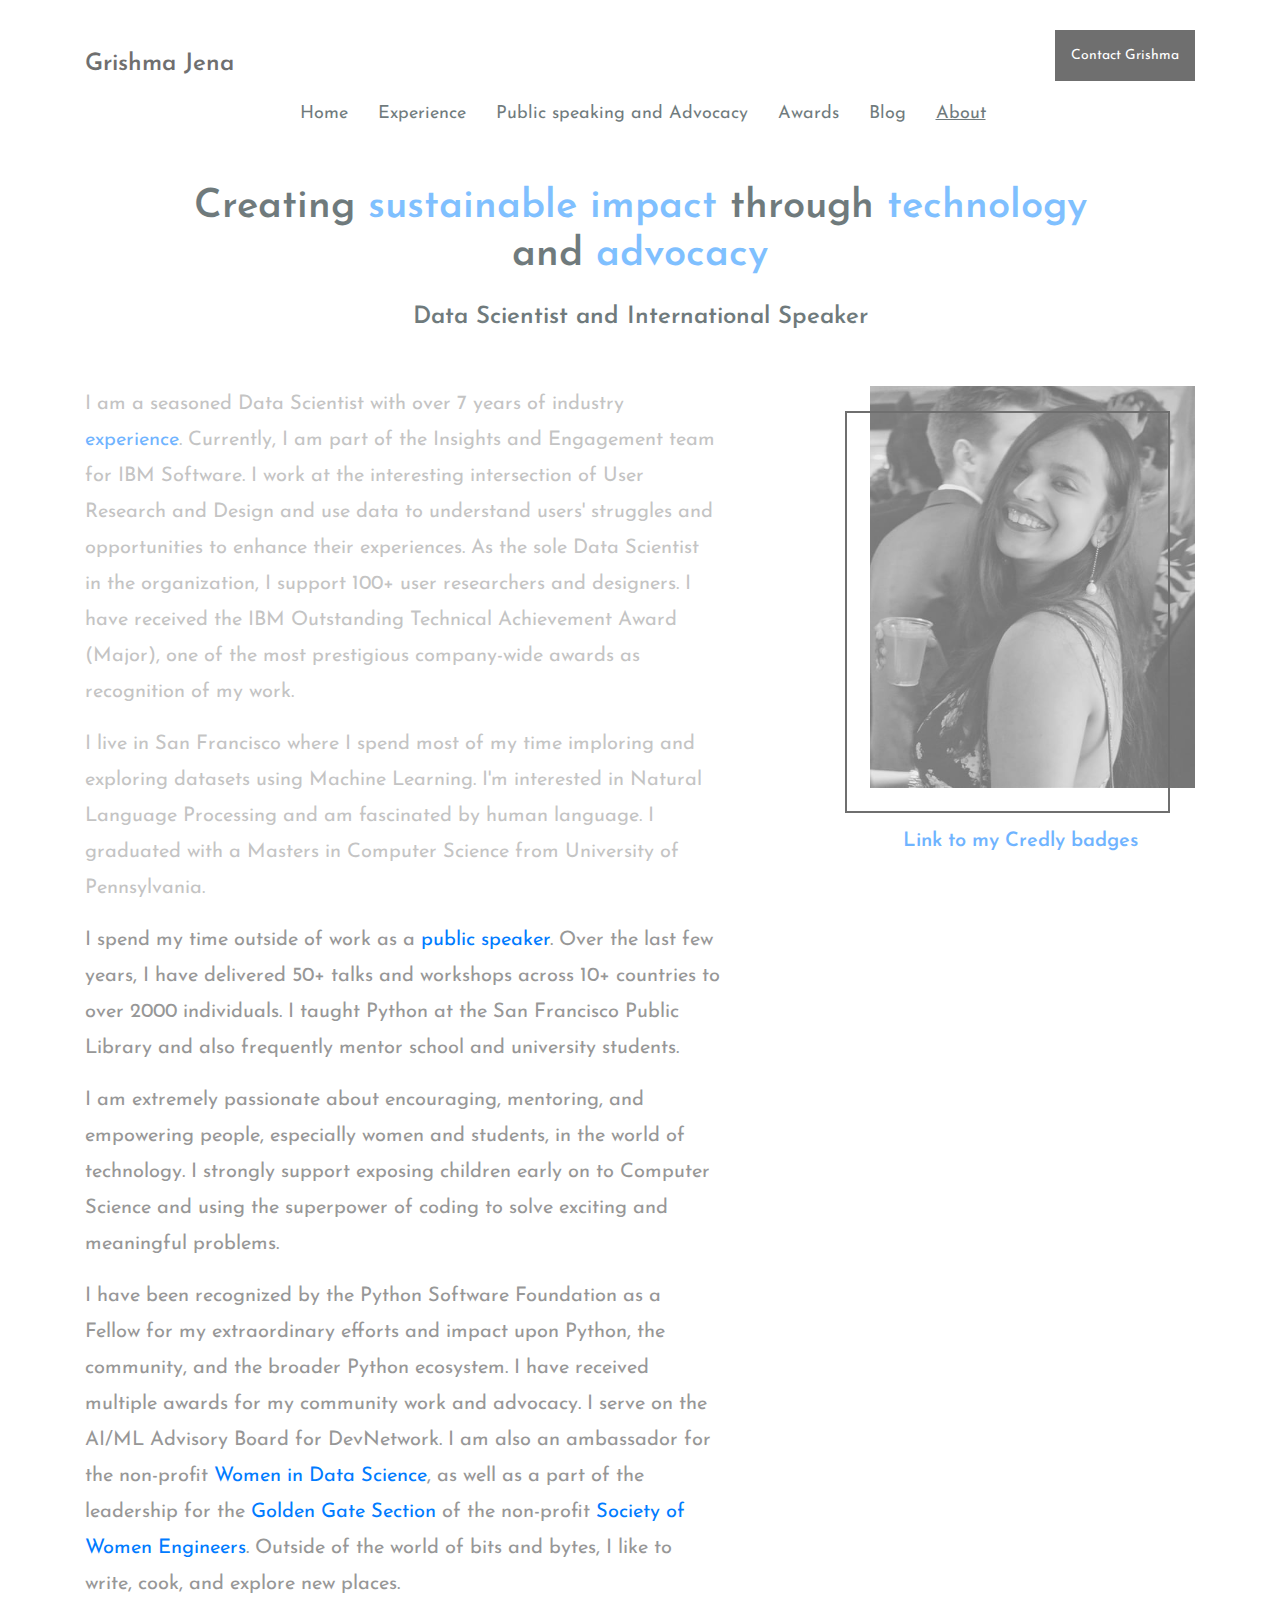
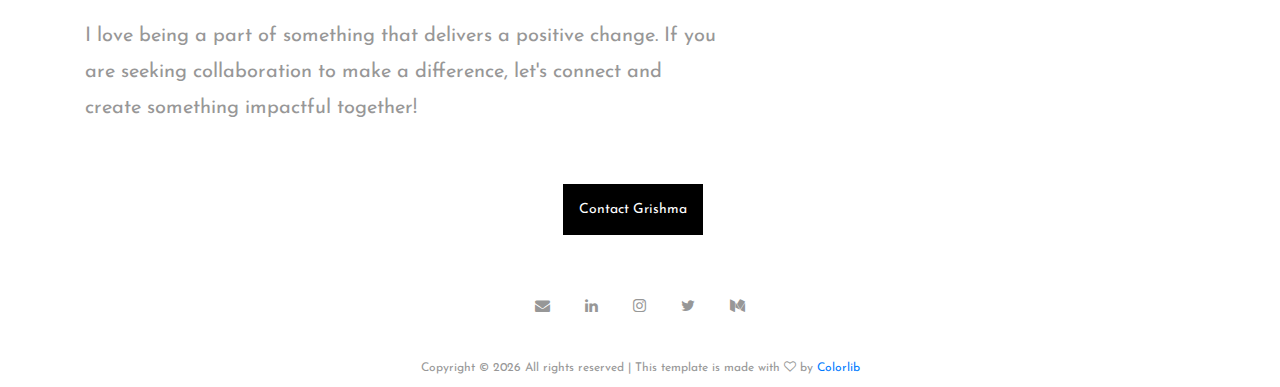
==== commit 9175be5d: "Update content for about" ====
--- a/about.html
+++ b/about.html
@@ -1,5 +1,6 @@
 <!DOCTYPE html>
 <html lang="en">
+
 <head>
 	<title>Grishma Jena</title>
 	<meta charset="UTF-8">
@@ -7,19 +8,21 @@
 	<meta name="keywords" content="portfolio, grishma, jena, speaker, machine learning, conferences,
 				       natural language processing, NLP, data science, data scientist, advocacy, USA, San Francisco">
 	<meta name="viewport" content="width=device-width, initial-scale=1.0">
-	<!-- Favicon -->   
-	<link href="img/favicon.ico" rel="shortcut icon"/>
+	<!-- Favicon -->
+	<link href="img/favicon.ico" rel="shortcut icon" />
 
 	<!-- Google Fonts -->
 	<link href="https://fonts.googleapis.com/css?family=Josefin+Sans:400,400i,600,600i,700" rel="stylesheet">
 
 	<!-- Stylesheets -->
 	<link rel="preload" href="css/bootstrap.min.css" as="style" onload="this.onload=null;this.rel='stylesheet'">
-	<noscript><link rel="stylesheet" href="styles.css"></noscript>
-	
+	<noscript>
+		<link rel="stylesheet" href="styles.css">
+	</noscript>
+
 	<!-- <link rel="stylesheet" href="css/bootstrap.min.css"/ async> -->
-	<link rel="stylesheet" href="css/font-awesome.min.css"/>
-	<link rel="stylesheet" href="css/style.css"/>
+	<link rel="stylesheet" href="css/font-awesome.min.css" />
+	<link rel="stylesheet" href="css/style.css" />
 
 
 	<!--[if lt IE 9]>
@@ -33,7 +36,7 @@
 <script async src="https://www.googletagmanager.com/gtag/js?id=G-7QFYR55Q9G"></script>
 <script>
 	window.dataLayer = window.dataLayer || [];
-	function gtag(){dataLayer.push(arguments);}
+	function gtag() { dataLayer.push(arguments); }
 	gtag('js', new Date());
 
 	gtag('config', 'G-7QFYR55Q9G');
@@ -44,7 +47,7 @@
 	<div id="preloder">
 		<div class="loader"></div>
 	</div>
-	
+
 	<!-- header section start -->
 	<header class="header-section">
 		<div class="container">
@@ -68,7 +71,7 @@
 						<li><a href="blog.html">Blog</a></li>
 						<li><a href="about.html"><u>About</u></a></li>
 					</ul>
-			    </div>
+				</div>
 			</nav>
 		</div>
 		<div class="nav-switch">
@@ -82,7 +85,8 @@
 		<div class="container text-center">
 			<div class="row">
 				<div class="col-xl-10 offset-xl-1">
-					<h2 class="section-title"> Creating <span> sustainable impact </span> through <span> technology</span> and <span> advocacy </span></h2>
+					<h2 class="section-title"> Creating <span> sustainable impact </span> through <span>
+							technology</span> and <span> advocacy </span></h2>
 					<br>
 					<h4> Data Scientist and International Speaker </h4>
 					<br>
@@ -97,18 +101,43 @@
 	<section class="page-section">
 		<div class="container">
 			<div class="row">
-				<div class="col-lg-6">
-					<p> I'm a cross-portfolio Data Scientist with the Research Operations team for IBM Software. 
-					I work at the interesting intersection of User Research and Design and use data to understand users' struggles and opportunities to enhance their experiences. 
-						I graduated with a Masters in Computer Science from University of Pennsylvania in 2017. </p>
-
-					<p> I live in San Francisco where I spend most of my time imploring and exploring datasets using Machine Learning. I'm interested in Natural Language Processing and am fascinated by human language. </p>
-
-					<p> I'm extremely passionate about encouraging women in technology. I strongly support exposing children early on to Computer Science and using the superpower of coding to solve exciting and meaningful problems. I love being a part of something that delivers a change. The impact of a project serves as a huge motivator for me. If you think I might be a good fit for something, I'd love to talk! </p>
-
-					<p> I spend my time outside of work <a href="speaking.html"> delivering talks and facilitating workshops</a>. In 2019, I was fortunate enough to give more than 15 sessions at multiple conferences including PyCon US and O'Reilly's OSCON. In the past, I have taught Python at the San Francisco Public Library and also mentored high school students as part of <a href="http://ai-4-all.org/"> AI4ALL</a>. 
-					Outside of the world of bits and bytes, I'm channeling my passion for cooking (<a href="https://www.instagram.com/noworryculinary/">@noworryculinary</a>), 
-						<a href="art.html"> painting</a>, <a href="blog.html"> writing</a>, and occasionally pursuing my love for acting. </p>
+				<div class="col-lg-7">
+					<p> I am a seasoned Data Scientist with over 7 years of industry <a href="work.html">experience</a>.
+						Currently, I am part of the Insights and Engagement team for IBM Software. I work at the
+						interesting intersection of User Research and Design and use data to
+						understand users' struggles and opportunities to enhance their experiences. As the sole Data
+						Scientist in the organization, I support 100+ user researchers and designers. I have received
+						the IBM Outstanding Technical Achievement Award (Major), one of the most prestigious
+						company-wide
+						awards as recognition of my work.</p>
+
+					<p> I live in San Francisco where I spend most of my time imploring and exploring datasets using
+						Machine Learning. I'm interested in Natural Language Processing and am fascinated by human
+						language. I graduated with a Masters in Computer Science from University of Pennsylvania. </p>
+
+					<p> I spend my time outside of work as a <a href="speaking.html"> public speaker</a>. Over the last few
+						years, I have delivered 50+ talks and workshops across 10+
+						countries to over 2000 individuals. I taught Python at the San Francisco Public Library and
+						also frequently mentor school and university students.</p>
+
+					<p> I am extremely passionate about encouraging, mentoring, and empowering people, especially women
+						and students, in the world of technology. I strongly support exposing children early on to
+						Computer Science and using the superpower of coding to solve exciting and
+						meaningful problems.
+
+					<p> I have been recognized by the Python Software Foundation as a Fellow for my
+						extraordinary efforts and impact upon Python, the community, and
+						the broader Python ecosystem. I have received multiple awards for my community work and
+						advocacy. I serve on the AI/ML Advisory Board for
+						DevNetwork. I am also an ambassador for the non-profit <a href="https://www.widsworldwide.org/about/"> Women in Data Science</a>, as well as a part
+						of the leadership for the <a href="https://ggs.swe.org/"> Golden Gate Section </a> of the non-profit <a href="https://swe.org/about-swe/"> Society of Women Engineers</a>.
+						Outside of the world of bits and bytes, I like to write, cook, and explore
+						new places. </p>
+
+					<p> I love being a part of something that delivers a positive change. If you are seeking
+						collaboration to make a difference, let's connect and create something
+						impactful together! </p>
+
 
 					<div class="row mt-5">
 						<!-- <div class="col-md-4">
@@ -128,58 +157,21 @@
 						</div> -->
 					</div>
 				</div>
-				<div class="col-lg-5 offset-lg-1">
+				<div class="col-lg-4 offset-lg-1">
 					<figure class="pic-frame">
 						<img src="img/about.jpg" alt="">
 					</figure>
-					<a href="https://www.youracclaim.com/badges/66e32c92-0bc6-4cf5-8024-7f16094e5b07"> <img src="img/practitioner_badge.png" height="100"
-					width="100"> </a>
-					<a href="https://www.youracclaim.com/badges/67597e89-b122-4572-ab72-b1b1652f6526"> <img src="img/team_badge.png" height="100" width="100"> </a>
-					<a href="https://www.youracclaim.com/badges/4df4c46d-b1ab-46eb-9af6-6f33045a85f2"> <img src="img/speaker_badge.jpeg" height="100" width="100"> </a>
-					<a href="https://www.youracclaim.com/badges/2cde56a4-3a0e-4336-a37d-c5df737e3fca"> <img src="img/teacher_badge.jpg" height="100"
-					width="105"> </a>
-
-					<a href="https://www.youracclaim.com/badges/55849217-a797-4d77-894d-6b180f71b4b6"><img src="img/people_skills_badge.png" height="100"
-					width="100"> </a>
-					<a href="https://www.youracclaim.com/badges/e508a9ff-c6cc-42b3-970e-5cf40b4536fb"> <img src="img/mentor_badge.png" height="100"
-					width="100"> </a>
-					<a href="https://www.youracclaim.com/badges/5ee68e20-926f-4ff3-891a-06bee44bde04"> <img src="img/js_explorer_badge.png" height="100"
-					width="100"> </a>
-					<a href="https://www.youracclaim.com/badges/66e32c92-0bc6-4cf5-8024-7f16094e5b07"> <img src="img/js_practitioner_badge.png" height="100"
-					width="100"> </a>
-
-					<a href="https://www.credly.com/badges/e2c65144-30ce-4983-bfa3-5b96500c062c"> <img src="img/ds_ml_badge.png" height="100"
-					width="100"> </a>
-					<a href="https://www.credly.com/badges/65d59457-64a9-4802-bc50-c7ee401a5d89"> <img src="img/cpd_essentials_badge.png" height="90"
-					width="100"> </a>
-					<a href="https://www.credly.com/badges/0620d4fd-29d4-4b57-b69e-2d02b9204def"> <img src="img/cpd_ds_badge.png" height="90"
-					width="100"> </a>
-					<a href="https://www.credly.com/badges/0b0b9259-c02a-45dd-a741-8c00d565484e"> <img src="img/cpd_dst_badge.png" height="90"
-					width="100"> </a>
-
-					<a href="https://www.credly.com/badges/18270b84-f416-4022-aa77-0334089c9d2c"> <img src="img/exam_dev_badge.png" height="90"
-					width="100"> </a>
-					<a href="https://www.credly.com/badges/63f2f68f-6b06-4898-8de5-8a2f540405b8"> <img src="img/agile_badge.png" height="90"
-					width="100"> </a>
-					<a href="https://www.credly.com/badges/c7faccdd-c575-44e0-8c1d-be814c8181ac"> <img src="img/privacy_badge.png" height="90"
-					width="100"> </a>
-					<a href="https://www.credly.com/badges/67d9623d-6cec-4b8d-91dc-05fe17d30f57"> <img src="img/growth_badge.png" height="90"
-					width="100"> </a>
-
-					<a href="https://www.credly.com/badges/548713fb-4120-4034-8d13-6d7057a01dd8"> <img src="img/accessibility_badge.png" height="85"
-					width="100"> </a>
-					<a href="https://www.credly.com/badges/8b5af3d8-3a06-4bad-9bdb-1e7a0d70afe7"> <img src="img/mh_ally_badge.png" height="85"
-					width="100"> </a>
-					<a href="https://www.credly.com/badges/6db9a1fa-7cc0-4f5e-81cf-f385d4f711b1"> <img src="img/volunteer_badge.png" height="90"
-					width="100"> </a>
-					
-
-
-				</div>
-			</div>
-		</div>
-
-<!-- 		<center>
+
+					<h5 align="center"> <a
+							href="https://www.credly.com/users/grishma-jena/badges?sort=most_popular&page=1">Link to my
+							Credly badges</a></h5>
+
+
+				</div>
+			</div>
+		</div>
+
+		<!-- 		<center>
 			<a href="https://www.youracclaim.com/badges/67597e89-b122-4572-ab72-b1b1652f6526"> <img src="img/team_badge.png"> </a>
 			<a href="https://www.youracclaim.com/badges/66e32c92-0bc6-4cf5-8024-7f16094e5b07"> <img src="img/practitioner_badge.png"> </a>
 			<a href="https://www.youracclaim.com/badges/0e076c86-7dae-4e92-897d-66128cfb68a8"> <img src="img/js_practitioner_badge.png"> </a>
@@ -200,10 +192,14 @@
 				<a href="https://twitter.com/DebateLover"><span class="fa fa-twitter"></span></a>
 				<a href="https://medium.com/@grishma.jena"><span class="fa fa-medium"></span></a>
 			</div>
-			<div class="copyright"><!-- Link back to Colorlib can't be removed. Template is licensed under CC BY 3.0. -->
-Copyright &copy;<script>document.write(new Date().getFullYear());</script> All rights reserved | This template is made with <i class="fa fa-heart-o" aria-hidden="true"></i> by <a href="https://colorlib.com" target="_blank">Colorlib</a>
-<!-- Link back to Colorlib can't be removed. Template is licensed under CC BY 3.0. -->
-</div>
+			<div class="copyright">
+				<!-- Link back to Colorlib can't be removed. Template is licensed under CC BY 3.0. -->
+				Copyright &copy;
+				<script>document.write(new Date().getFullYear());</script> All rights reserved | This template is made
+				with <i class="fa fa-heart-o" aria-hidden="true"></i> by <a href="https://colorlib.com"
+					target="_blank">Colorlib</a>
+				<!-- Link back to Colorlib can't be removed. Template is licensed under CC BY 3.0. -->
+			</div>
 		</div>
 	</footer>
 	<!-- footer section end -->
@@ -216,4 +212,5 @@
 	<script src="js/magnific-popup.min.js"></script>
 	<script src="js/main.js"></script>
 </body>
+
 </html>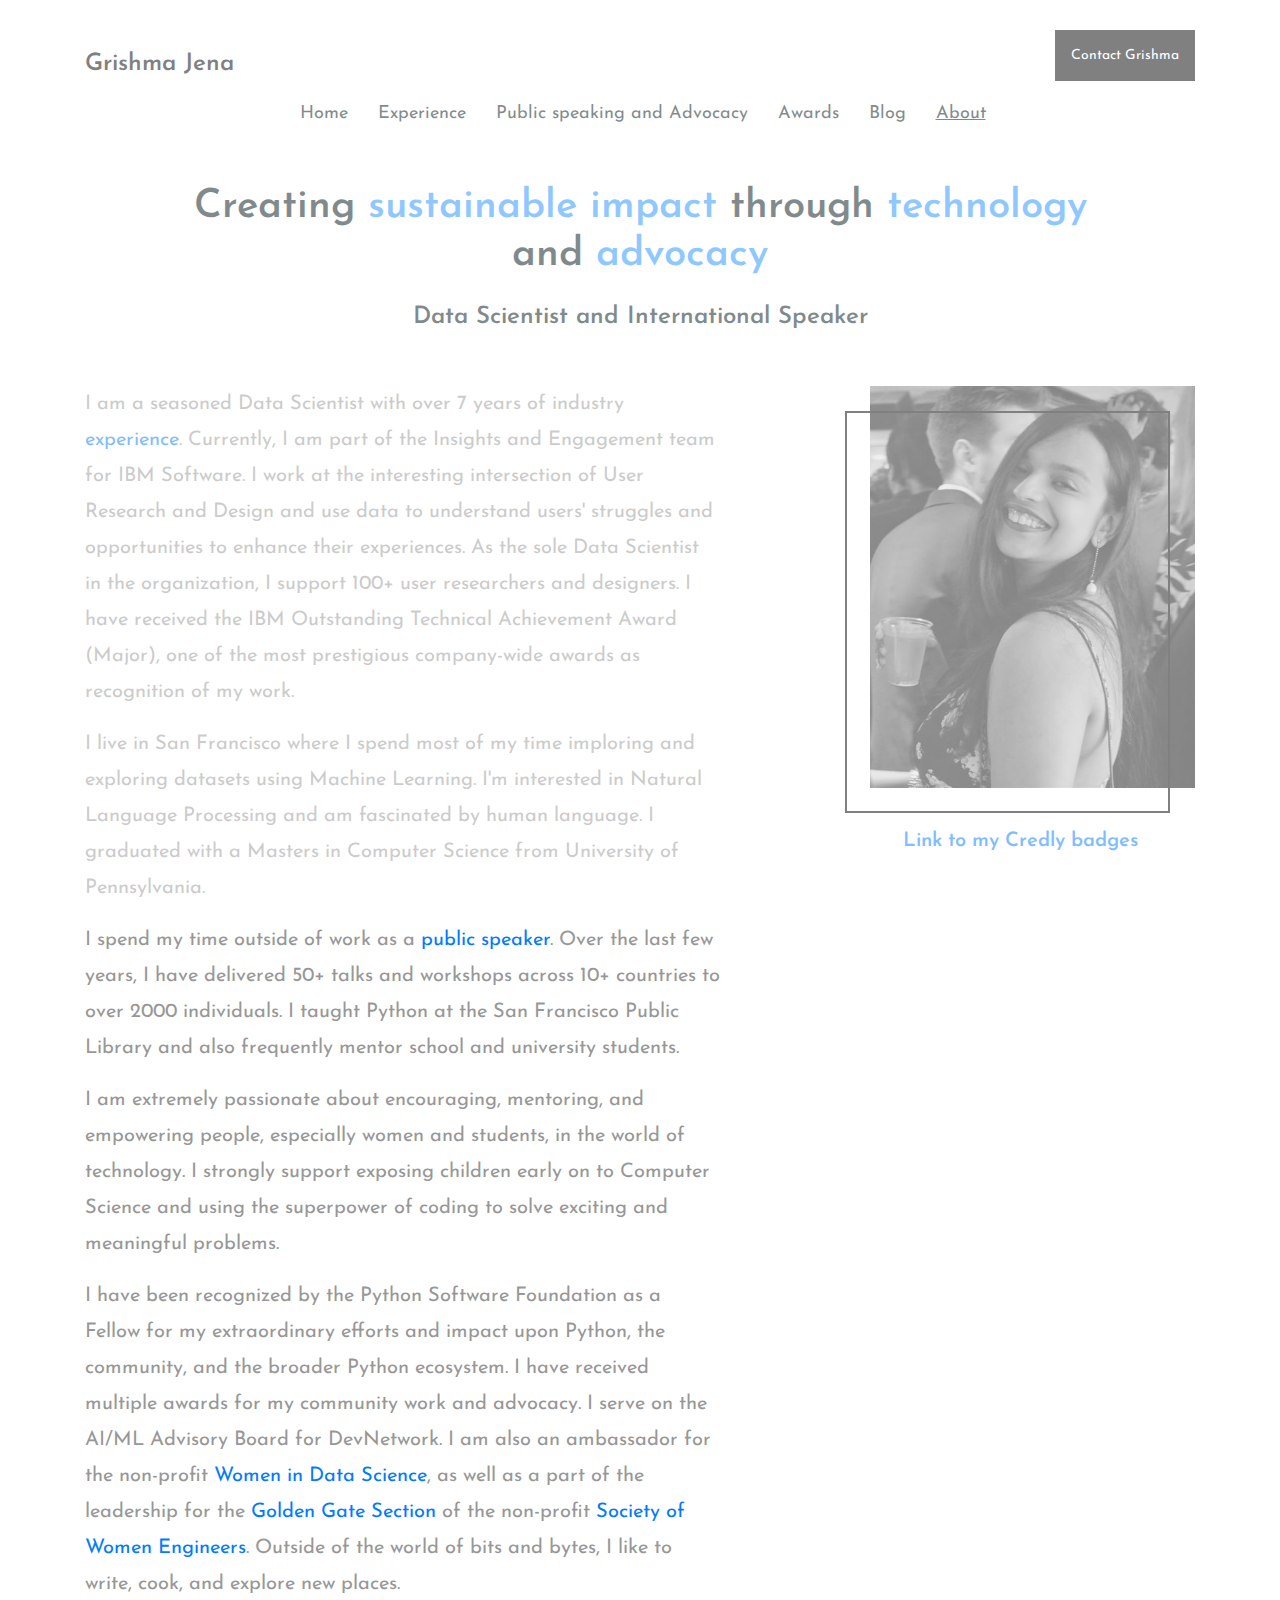
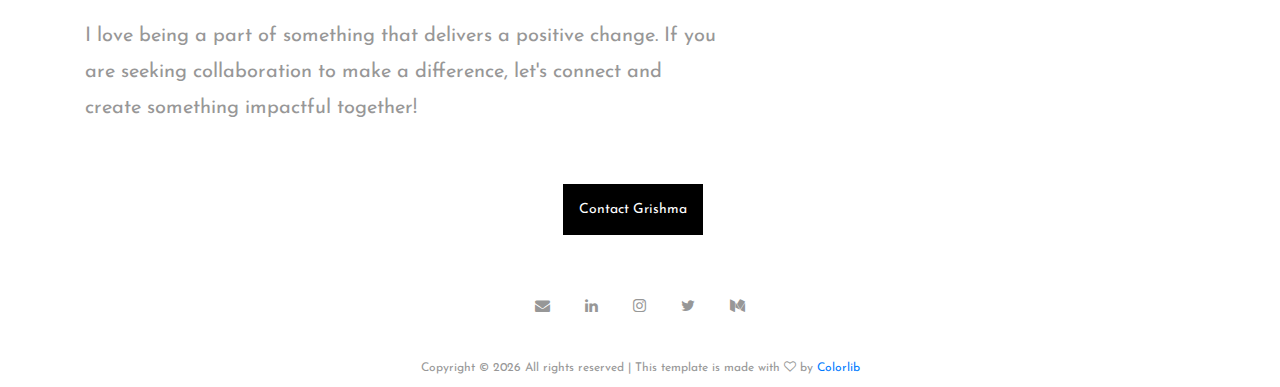
==== commit d8997025: "Cleanup" ====
--- a/about.html
+++ b/about.html
@@ -24,11 +24,6 @@
 	<link rel="stylesheet" href="css/font-awesome.min.css" />
 	<link rel="stylesheet" href="css/style.css" />
 
-
-	<!--[if lt IE 9]>
-	  <script src="https://oss.maxcdn.com/html5shiv/3.7.2/html5shiv.min.js"></script>
-	  <script src="https://oss.maxcdn.com/respond/1.4.2/respond.min.js"></script>
-	<![endif]-->
 
 </head>
 
@@ -140,21 +135,6 @@
 
 
 					<div class="row mt-5">
-						<!-- <div class="col-md-4">
-							<div class="milestone">
-								<h2>56<span>Clients</span></h2>
-							</div>
-						</div> -->
-						<!-- <div class="col-md-4">
-							<div class="milestone">
-								<h2>112<span>Projects</span></h2>
-							</div>
-						</div>
-						<div class="col-md-4">
-							<div class="milestone">
-								<h2>25<span>Collabs</span></h2>
-							</div>
-						</div> -->
 					</div>
 				</div>
 				<div class="col-lg-4 offset-lg-1">
@@ -170,14 +150,6 @@
 				</div>
 			</div>
 		</div>
-
-		<!-- 		<center>
-			<a href="https://www.youracclaim.com/badges/67597e89-b122-4572-ab72-b1b1652f6526"> <img src="img/team_badge.png"> </a>
-			<a href="https://www.youracclaim.com/badges/66e32c92-0bc6-4cf5-8024-7f16094e5b07"> <img src="img/practitioner_badge.png"> </a>
-			<a href="https://www.youracclaim.com/badges/0e076c86-7dae-4e92-897d-66128cfb68a8"> <img src="img/js_practitioner_badge.png"> </a>
-			<a href="https://www.youracclaim.com/badges/5ee68e20-926f-4ff3-891a-06bee44bde04"> <img src="img/js_explorer_badge.png"> </a>
-		</center>  -->
-
 	</section>
 	<!-- page section end -->
 
